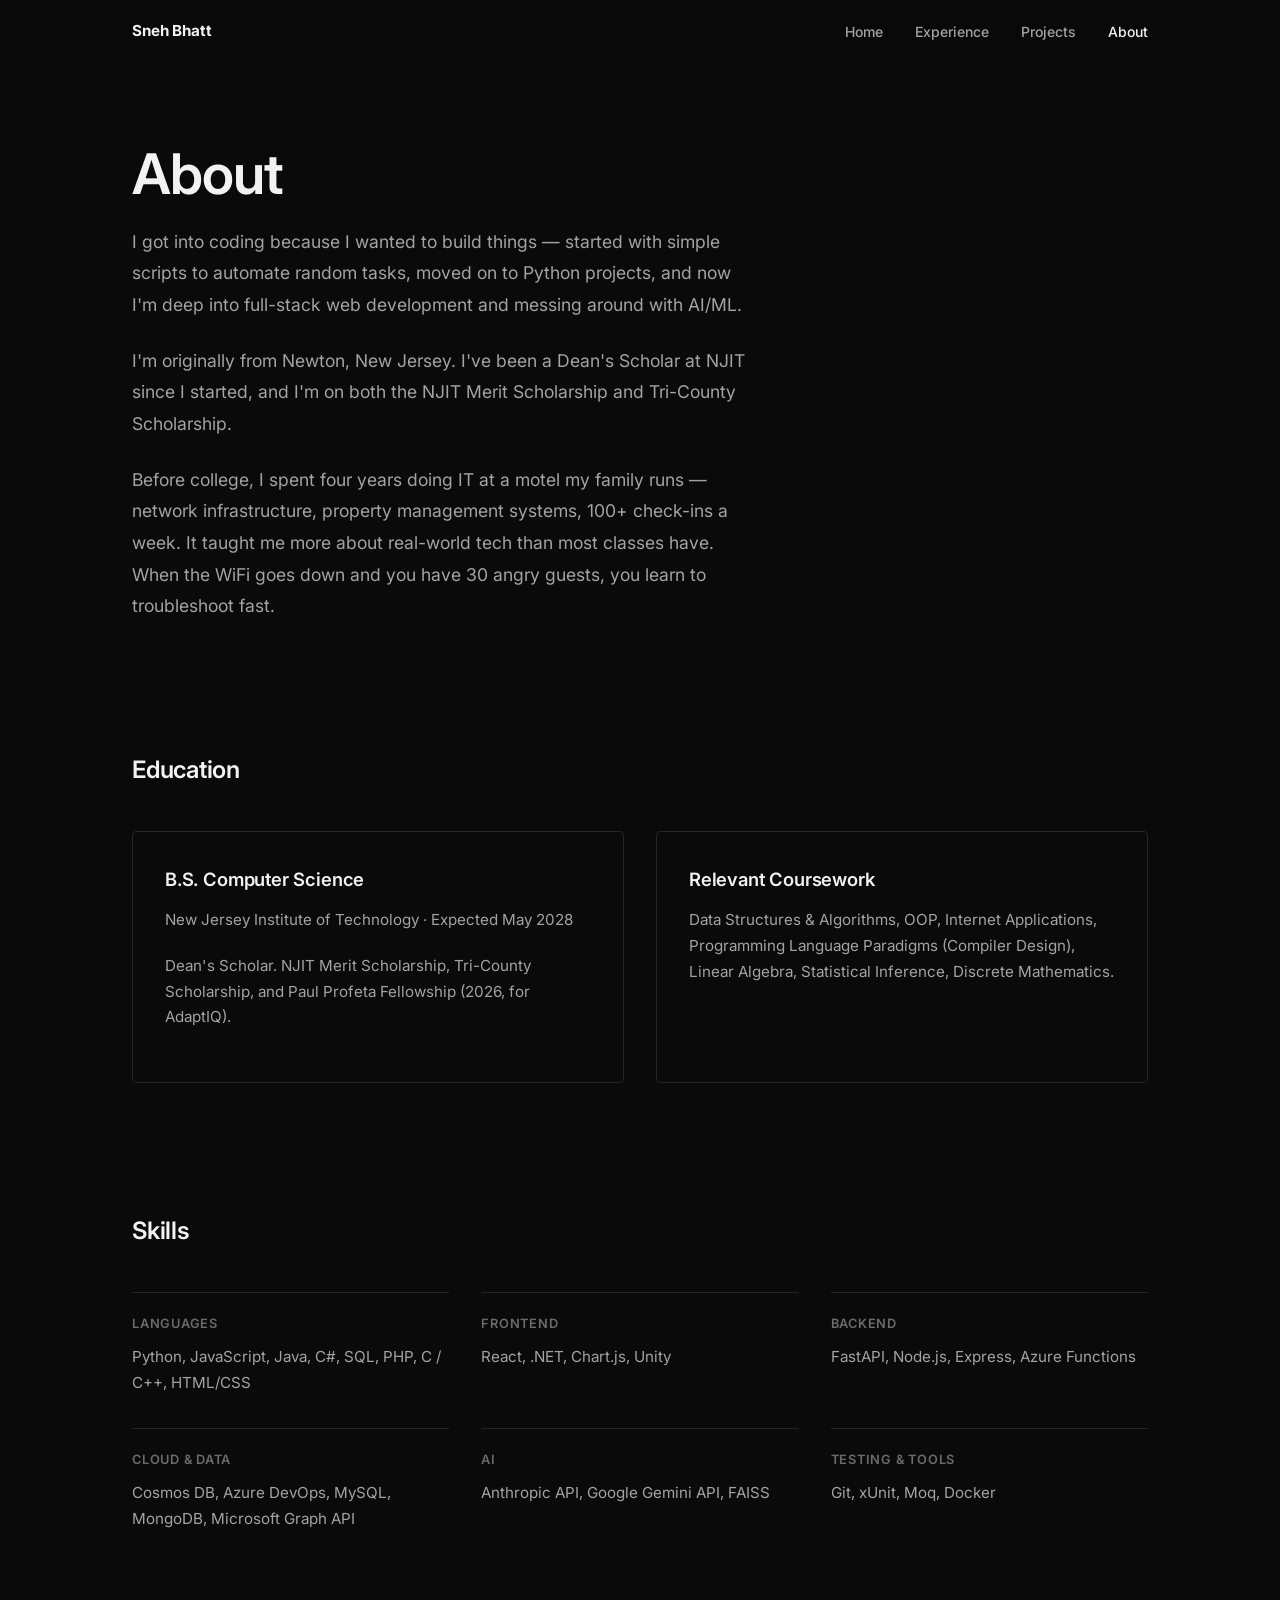
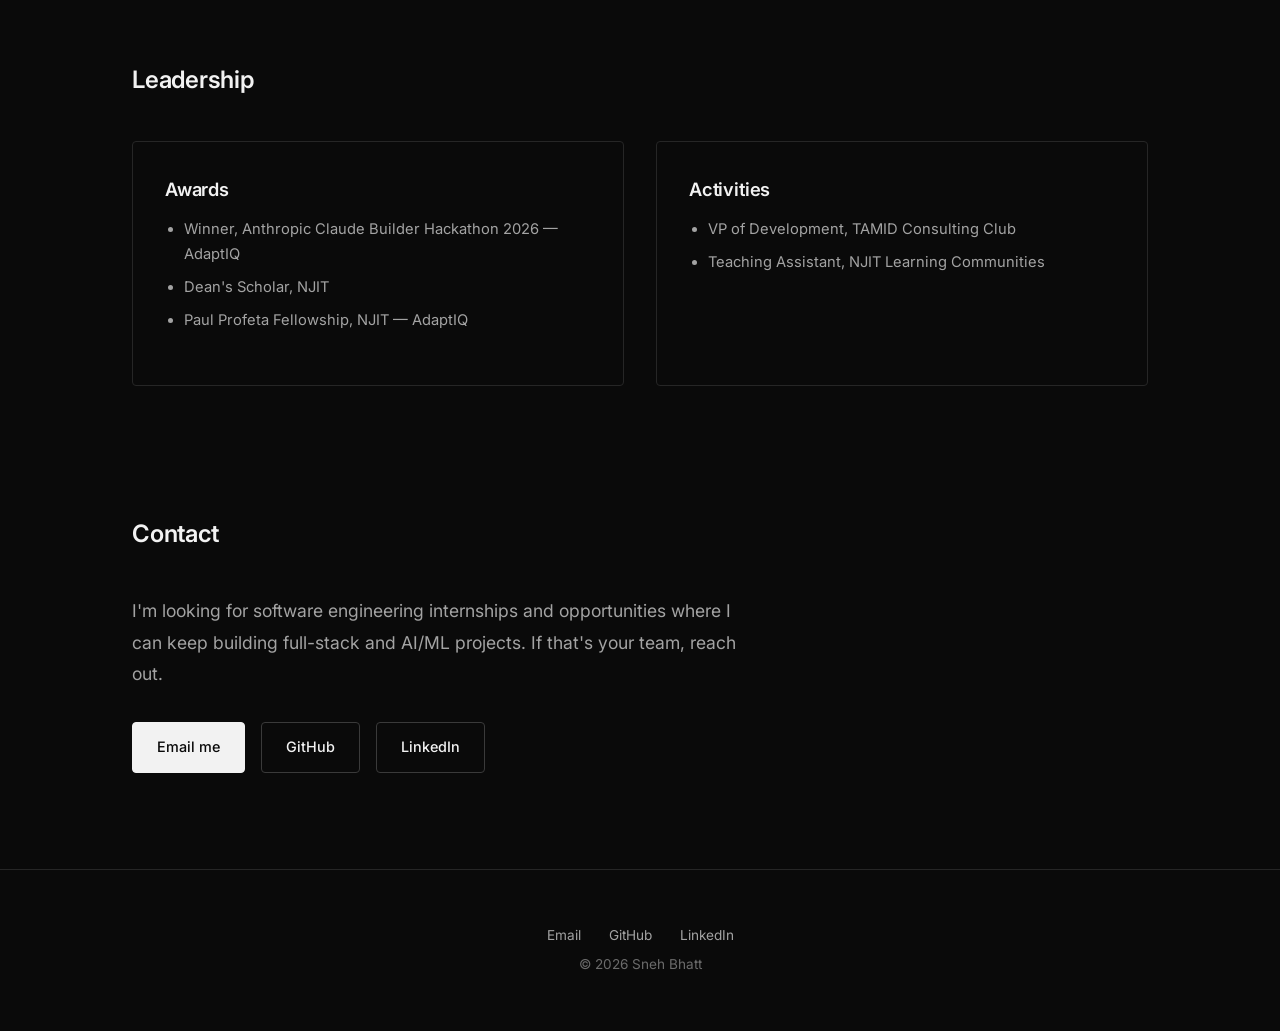
==== about.html @ 25240879 "Add files via upload" ====
<!DOCTYPE html>
<html lang="en">
<head>
  <meta charset="UTF-8">
  <meta name="viewport" content="width=device-width, initial-scale=1.0">
  <title>About — Sneh Bhatt</title>
  <meta name="description" content="About Sneh Bhatt: bio, education, skills, and contact.">
  <link rel="stylesheet" href="css/style.css">
</head>
<body>

  <header class="site-header" id="siteHeader">
    <nav aria-label="Main navigation">
      <a class="brand" href="index.html">Sneh Bhatt</a>
      <button class="nav-toggle" id="navToggle" aria-expanded="false" aria-controls="navMenu" aria-label="Toggle navigation menu">
        <span></span><span></span><span></span>
      </button>
      <ul class="nav-menu" id="navMenu">
        <li><a href="index.html">Home</a></li>
        <li><a href="experience.html">Experience</a></li>
        <li><a href="projects.html">Projects</a></li>
        <li><a href="about.html" class="active" aria-current="page">About</a></li>
      </ul>
    </nav>
  </header>

  <main>
    <h1 class="page-title">About</h1>

    <section class="reveal" aria-label="Biography">
      <div class="prose">
        <p>
          I got into coding because I wanted to build things — started with simple scripts to
          automate random tasks, moved on to Python projects, and now I'm deep into full-stack web
          development and messing around with AI/ML.
        </p>
        <p>
          I'm originally from Newton, New Jersey. I've been a Dean's Scholar at NJIT since I started,
          and I'm on both the NJIT Merit Scholarship and Tri-County Scholarship.
        </p>
        <p>
          Before college, I spent four years doing IT at a motel my family runs — network
          infrastructure, property management systems, 100+ check-ins a week. It taught me more
          about real-world tech than most classes have. When the WiFi goes down and you have 30
          angry guests, you learn to troubleshoot fast.
        </p>
      </div>
    </section>

    <section class="reveal" aria-label="Education">
      <h2 class="section-heading">Education</h2>
      <div class="card-grid">
        <article class="card">
          <h3>B.S. Computer Science</h3>
          <p>New Jersey Institute of Technology · Expected May 2028</p>
          <p>Dean's Scholar. NJIT Merit Scholarship, Tri-County Scholarship, and Paul Profeta Fellowship (2026, for AdaptIQ).</p>
        </article>
        <article class="card">
          <h3>Relevant Coursework</h3>
          <p>Data Structures &amp; Algorithms, OOP, Internet Applications, Programming Language Paradigms (Compiler Design), Linear Algebra, Statistical Inference, Discrete Mathematics.</p>
        </article>
      </div>
    </section>

    <section class="reveal" aria-label="Skills">
      <h2 class="section-heading">Skills</h2>
      <div class="skill-groups">
        <div class="skill-group">
          <h3>Languages</h3>
          <p>Python, JavaScript, Java, C#, SQL, PHP, C / C++, HTML/CSS</p>
        </div>
        <div class="skill-group">
          <h3>Frontend</h3>
          <p>React, .NET, Chart.js, Unity</p>
        </div>
        <div class="skill-group">
          <h3>Backend</h3>
          <p>FastAPI, Node.js, Express, Azure Functions</p>
        </div>
        <div class="skill-group">
          <h3>Cloud &amp; Data</h3>
          <p>Cosmos DB, Azure DevOps, MySQL, MongoDB, Microsoft Graph API</p>
        </div>
        <div class="skill-group">
          <h3>AI</h3>
          <p>Anthropic API, Google Gemini API, FAISS</p>
        </div>
        <div class="skill-group">
          <h3>Testing &amp; Tools</h3>
          <p>Git, xUnit, Moq, Docker</p>
        </div>
      </div>
    </section>

    <section class="reveal" aria-label="Leadership">
      <h2 class="section-heading">Leadership</h2>
      <div class="card-grid">
        <article class="card">
          <h3>Awards</h3>
          <ul>
            <li>Winner, Anthropic Claude Builder Hackathon 2026 — AdaptIQ</li>
            <li>Dean's Scholar, NJIT</li>
            <li>Paul Profeta Fellowship, NJIT — AdaptIQ</li>
          </ul>
        </article>
        <article class="card">
          <h3>Activities</h3>
          <ul>
            <li>VP of Development, TAMID Consulting Club</li>
            <li>Teaching Assistant, NJIT Learning Communities</li>
          </ul>
        </article>
      </div>
    </section>

    <section class="reveal" aria-label="Contact">
      <h2 class="section-heading">Contact</h2>
      <div class="prose">
        <p>
          I'm looking for software engineering internships and opportunities where I can keep
          building full-stack and AI/ML projects. If that's your team, reach out.
        </p>
      </div>
      <div class="contact-row" style="margin-top: 2rem;">
        <a href="mailto:snehr2006@gmail.com" class="btn btn-primary">Email me</a>
        <a href="https://github.com/srb68" class="btn btn-ghost" target="_blank" rel="noopener">GitHub</a>
        <a href="https://linkedin.com/in/sneh-bhatt-" class="btn btn-ghost" target="_blank" rel="noopener">LinkedIn</a>
      </div>
    </section>

  </main>

  <footer>
    <p>
      <a href="mailto:snehr2006@gmail.com">Email</a>
      <a href="https://github.com/srb68" target="_blank" rel="noopener">GitHub</a>
      <a href="https://linkedin.com/in/sneh-bhatt-" target="_blank" rel="noopener">LinkedIn</a>
    </p>
    <p>© 2026 Sneh Bhatt</p>
  </footer>

  <script src="js/animations.js"></script>
</body>
</html>
---- css/style.css ----
/* ───────────────────────────────────────────
   Sneh Bhatt — Portfolio
   Monochromatic, dark, minimal.
   One accent: off-white. Air is design.
   ─────────────────────────────────────────── */

@import url('https://fonts.googleapis.com/css2?family=Inter:wght@400;500;600;700&display=swap');

:root {
  --bg: #0a0a0a;
  --bg-soft: #131313;
  --text: #f2f2f2;
  --text-secondary: #a3a3a3;
  --text-tertiary: #6b6b6b;
  --border: #262626;
  --border-dark: #3a3a3a;
  --accent: #f2f2f2;
  --font-body: 'Inter', -apple-system, BlinkMacSystemFont, 'Segoe UI', sans-serif;
  --font-mono: ui-monospace, 'SF Mono', 'Menlo', 'Courier New', monospace;
  --ease: cubic-bezier(0.4, 0, 0.2, 1);
}

*, *::before, *::after { box-sizing: border-box; }

html { scroll-behavior: smooth; }

body {
  margin: 0;
  background: var(--bg);
  color: var(--text);
  font-family: var(--font-body);
  font-size: 1rem;
  line-height: 1.7;
  -webkit-font-smoothing: antialiased;
}

img { max-width: 100%; height: auto; display: block; }

a { color: var(--text); }

:focus-visible {
  outline: 2px solid var(--accent);
  outline-offset: 3px;
}

/* ── Header / nav ── */
.site-header {
  position: fixed;
  top: 0; left: 0; right: 0;
  z-index: 100;
  background: rgba(10, 10, 10, 0.85);
  backdrop-filter: blur(12px);
  -webkit-backdrop-filter: blur(12px);
  border-bottom: 1px solid transparent;
  transition: border-color 200ms ease;
}
.site-header.scrolled { border-bottom-color: var(--border); }

.site-header nav {
  max-width: 1080px;
  margin: 0 auto;
  padding: 1.1rem 2rem;
  display: flex;
  align-items: center;
  justify-content: space-between;
}

.brand {
  font-weight: 700;
  font-size: 0.95rem;
  letter-spacing: -0.01em;
  color: var(--text);
  text-decoration: none;
}

.nav-menu {
  list-style: none;
  display: flex;
  gap: 2rem;
  margin: 0;
  padding: 0;
}
.nav-menu a {
  color: var(--text-secondary);
  text-decoration: none;
  font-size: 0.875rem;
  font-weight: 500;
  transition: color 200ms ease;
}
.nav-menu a:hover { color: var(--text); }
.nav-menu a.active { color: var(--text); }

.nav-toggle {
  display: none;
  background: none;
  border: 1px solid var(--border);
  border-radius: 4px;
  padding: 0.45rem 0.6rem;
  cursor: pointer;
}
.nav-toggle span {
  display: block;
  width: 18px;
  height: 2px;
  background: var(--text);
  margin: 4px 0;
}

/* ── Layout ── */
main {
  max-width: 1080px;
  margin: 0 auto;
  padding: 9rem 2rem 6rem;
}

section { margin-bottom: 8rem; }
section:last-child { margin-bottom: 0; }

.page-title {
  font-size: clamp(2.4rem, 5vw, 3.5rem);
  font-weight: 600;
  line-height: 1.1;
  letter-spacing: -0.02em;
  margin: 0 0 1.25rem;
}
.page-intro {
  color: var(--text-secondary);
  font-size: 1.15rem;
  max-width: 600px;
  margin: 0 0 6rem;
}

.section-heading {
  font-size: 1.5rem;
  font-weight: 600;
  letter-spacing: -0.01em;
  margin: 0 0 2.5rem;
}

/* ── Hero ── */
.hero {
  min-height: 70vh;
  display: flex;
  align-items: center;
}
.hero-grid {
  display: grid;
  grid-template-columns: 1.5fr 1fr;
  gap: 5rem;
  align-items: center;
  width: 100%;
}
.hero h1 {
  font-size: clamp(2.4rem, 5.5vw, 4rem);
  font-weight: 600;
  line-height: 1.1;
  letter-spacing: -0.025em;
  margin: 0 0 1.75rem;
}
.hero-sub {
  font-size: 1.25rem;
  color: var(--text-secondary);
  line-height: 1.6;
  margin: 0 0 2.5rem;
  max-width: 480px;
}
.hero-photo {
  width: min(300px, 70vw);
  aspect-ratio: 4 / 5;
  border-radius: 4px;
  justify-self: end;
  background: var(--bg-soft);
  border: 1px solid var(--border);
  display: flex;
  align-items: center;
  justify-content: center;
  color: var(--text-tertiary);
  font-family: var(--font-mono);
  font-size: 0.8rem;
  text-align: center;
  padding: 1rem;
}

/* ── Buttons ── */
.btn {
  display: inline-block;
  padding: 0.75rem 1.5rem;
  font-size: 0.9rem;
  font-weight: 500;
  text-decoration: none;
  border-radius: 4px;
  transition: background 200ms ease, border-color 200ms ease;
}
.btn-primary {
  background: var(--accent);
  color: #0a0a0a;
  border: 1px solid var(--accent);
}
.btn-primary:hover { background: #ffffff; }
.btn-ghost {
  background: transparent;
  color: var(--text);
  border: 1px solid var(--border-dark);
}
.btn-ghost:hover {
  background: rgba(255, 255, 255, 0.03);
  border-color: var(--text-tertiary);
}

/* ── Stats ── */
.stats {
  display: grid;
  grid-template-columns: repeat(4, 1fr);
  border-top: 1px solid var(--border);
  border-bottom: 1px solid var(--border);
}
.stat {
  padding: 3rem 2rem;
  text-align: left;
}
.stat + .stat { border-left: 1px solid var(--border); }
.stat-number {
  display: block;
  font-family: var(--font-mono);
  font-size: 2.5rem;
  font-weight: 700;
  letter-spacing: -0.02em;
  margin-bottom: 0.5rem;
}
.stat-label {
  font-size: 0.875rem;
  color: var(--text-secondary);
}

/* ── Soft section (dark gray band) ── */
.band {
  background: var(--bg-soft);
  border-top: 1px solid var(--border);
  border-bottom: 1px solid var(--border);
  margin-left: calc(50% - 50vw);
  margin-right: calc(50% - 50vw);
  padding: 6rem calc(50vw - 50% + 2rem);
}

.prose {
  max-width: 620px;
  color: var(--text-secondary);
  font-size: 1.1rem;
  line-height: 1.8;
}
.prose p { margin: 0 0 1.5rem; }
.prose p:last-child { margin-bottom: 0; }
.prose strong { color: var(--text); font-weight: 600; }

/* ── Cards ── */
.card {
  background: var(--bg);
  border: 1px solid var(--border);
  border-radius: 4px;
  padding: 2rem;
  transition: border-color 200ms ease, background 200ms ease;
}
.card:hover {
  border-color: var(--border-dark);
  background: rgba(255, 255, 255, 0.02);
}
.card h3 {
  font-size: 1.15rem;
  font-weight: 600;
  letter-spacing: -0.01em;
  margin: 0 0 0.75rem;
}
.card p {
  color: var(--text-secondary);
  font-size: 0.95rem;
  margin: 0 0 1.25rem;
}
.card ul {
  color: var(--text-secondary);
  font-size: 0.92rem;
  padding-left: 1.2rem;
  margin: 0 0 1.25rem;
}
.card li { margin-bottom: 0.5rem; }

.card-grid {
  display: grid;
  grid-template-columns: repeat(2, 1fr);
  gap: 2rem;
}
.card-grid-3 { grid-template-columns: repeat(3, 1fr); }
.card-grid .span-2 { grid-column: span 2; }

.card-meta {
  display: flex;
  justify-content: space-between;
  align-items: baseline;
  gap: 1rem;
  flex-wrap: wrap;
  margin-bottom: 1rem;
}
.card-meta .role {
  color: var(--text-tertiary);
  font-size: 0.85rem;
}

/* ── Tags & badges ── */
.tags {
  display: flex;
  flex-wrap: wrap;
  gap: 0.5rem;
}
.tag {
  font-size: 0.75rem;
  font-weight: 500;
  color: var(--text-secondary);
  padding: 0.25rem 0.7rem;
  border: 1px solid var(--border);
  border-radius: 4px;
}
.badge {
  display: inline-block;
  font-size: 0.75rem;
  font-weight: 600;
  color: var(--text);
  border: 1px solid var(--border-dark);
  border-radius: 4px;
  padding: 0.3rem 0.7rem;
  margin: 0 0.5rem 1rem 0;
}

.card-links {
  display: flex;
  gap: 0.75rem;
  flex-wrap: wrap;
  margin-top: 1.25rem;
}
.card-link {
  font-size: 0.85rem;
  font-weight: 500;
  text-decoration: none;
  padding: 0.45rem 1rem;
  border-radius: 4px;
  transition: background 200ms ease, border-color 200ms ease;
}
.card-link.primary {
  background: var(--accent);
  color: #0a0a0a;
  border: 1px solid var(--accent);
}
.card-link.primary:hover { background: #ffffff; }
.card-link.secondary {
  border: 1px solid var(--border-dark);
  color: var(--text);
}
.card-link.secondary:hover { background: rgba(255, 255, 255, 0.03); }

/* ── Sticky timeline ── */
.timeline-item {
  display: grid;
  grid-template-columns: 1fr 3fr;
  gap: 3rem;
  padding: 4rem 0;
  border-top: 1px solid var(--border);
}
.timeline-item:first-of-type { border-top: none; padding-top: 0; }

.timeline-label .sticky-box {
  position: sticky;
  top: 5.5rem;
}
.timeline-date {
  display: block;
  font-family: var(--font-mono);
  font-size: 0.8rem;
  color: var(--text-tertiary);
  margin-bottom: 0.75rem;
}
.timeline-label h3 {
  font-size: 1.1rem;
  font-weight: 600;
  line-height: 1.4;
  margin: 0 0 0.4rem;
}
.timeline-label .org {
  display: block;
  font-size: 0.9rem;
  color: var(--text-secondary);
}
.timeline-label .loc {
  display: block;
  font-size: 0.82rem;
  color: var(--text-tertiary);
}

.timeline-body p {
  color: var(--text-secondary);
  margin-top: 0;
}
.timeline-body ul {
  color: var(--text-secondary);
  padding-left: 1.2rem;
  margin-bottom: 1.5rem;
}
.timeline-body li { margin-bottom: 0.6rem; }

.highlight-box {
  border-left: 2px solid var(--accent);
  padding: 0.25rem 0 0.25rem 1.25rem;
  margin: 1.5rem 0;
  font-size: 0.95rem;
  color: var(--text);
}

/* ── Skills ── */
.skill-groups {
  display: grid;
  grid-template-columns: repeat(3, 1fr);
  gap: 2rem;
}
.skill-group {
  border-top: 1px solid var(--border);
  padding-top: 1.25rem;
}
.skill-group h3 {
  font-size: 0.8rem;
  font-weight: 600;
  text-transform: uppercase;
  letter-spacing: 0.06em;
  color: var(--text-tertiary);
  margin: 0 0 0.6rem;
}
.skill-group p {
  margin: 0;
  color: var(--text-secondary);
  font-size: 0.95rem;
}

/* ── Contact ── */
.contact-row {
  display: flex;
  gap: 1rem;
  flex-wrap: wrap;
}

/* ── Footer ── */
footer {
  border-top: 1px solid var(--border);
  padding: 3rem 2rem;
  text-align: center;
  color: var(--text-tertiary);
  font-size: 0.85rem;
}
footer p { margin: 0.4rem 0; }
footer a {
  color: var(--text-secondary);
  text-decoration: none;
  margin: 0 0.75rem;
  transition: color 200ms ease;
}
footer a:hover { color: var(--text); }

/* ── Scroll reveal ── */
.reveal {
  opacity: 0;
  transform: translateY(12px);
  transition: opacity 400ms var(--ease), transform 400ms var(--ease);
}
.reveal.is-visible {
  opacity: 1;
  transform: translateY(0);
}

/* ── Reduced motion ── */
@media (prefers-reduced-motion: reduce) {
  html { scroll-behavior: auto; }
  .reveal {
    opacity: 1;
    transform: none;
    transition: none;
  }
}

/* ── Tablet & mobile ── */
@media (max-width: 900px) {
  .stats { grid-template-columns: repeat(2, 1fr); }
  .stat:nth-child(3) { border-left: none; }
  .stat:nth-child(n+3) { border-top: 1px solid var(--border); }
  .card-grid-3 { grid-template-columns: repeat(2, 1fr); }
}

@media (max-width: 768px) {
  main { padding: 7rem 1.25rem 4rem; }
  section { margin-bottom: 5rem; }
  .page-intro { margin-bottom: 3.5rem; }

  .nav-toggle { display: block; }
  .nav-menu {
    display: none;
    position: absolute;
    top: 100%; left: 0; right: 0;
    flex-direction: column;
    gap: 0;
    background: var(--bg);
    border-bottom: 1px solid var(--border);
    padding: 0.5rem 1.25rem 1rem;
  }
  .nav-menu.open { display: flex; }
  .nav-menu a { display: block; padding: 0.8rem 0; }

  .hero { min-height: auto; padding-top: 1rem; }
  .hero-grid {
    grid-template-columns: 1fr;
    gap: 2.5rem;
    text-align: left;
  }
  .hero-photo { order: -1; justify-self: start; width: min(180px, 50vw); }

  .stat { padding: 2rem 1.25rem; }
  .stat-number { font-size: 2rem; }

  .card-grid, .card-grid-3 { grid-template-columns: 1fr; }
  .card-grid .span-2 { grid-column: span 1; }
  .skill-groups { grid-template-columns: 1fr; gap: 1.5rem; }

  .timeline-item {
    grid-template-columns: 1fr;
    gap: 1.25rem;
    padding: 2.5rem 0;
  }
  .timeline-label .sticky-box { position: static; }

  .band { padding-top: 4rem; padding-bottom: 4rem; }
}
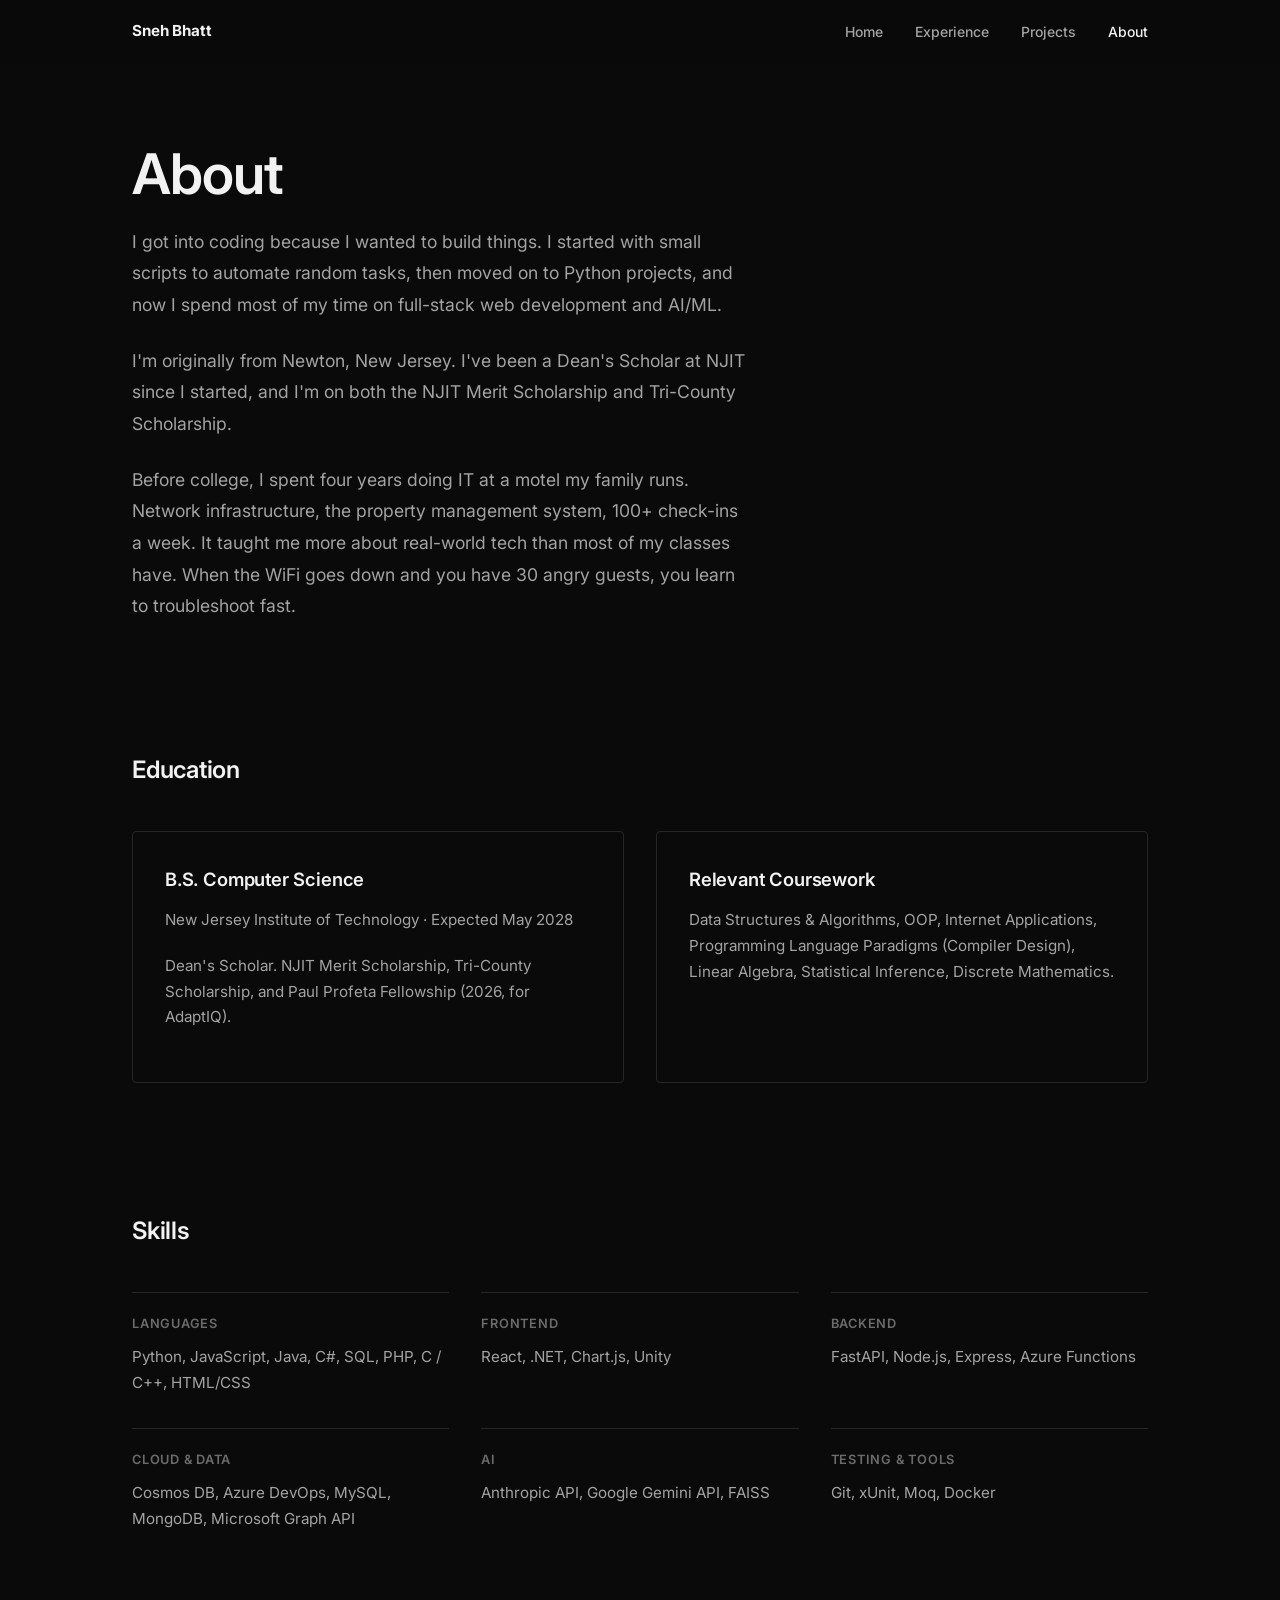
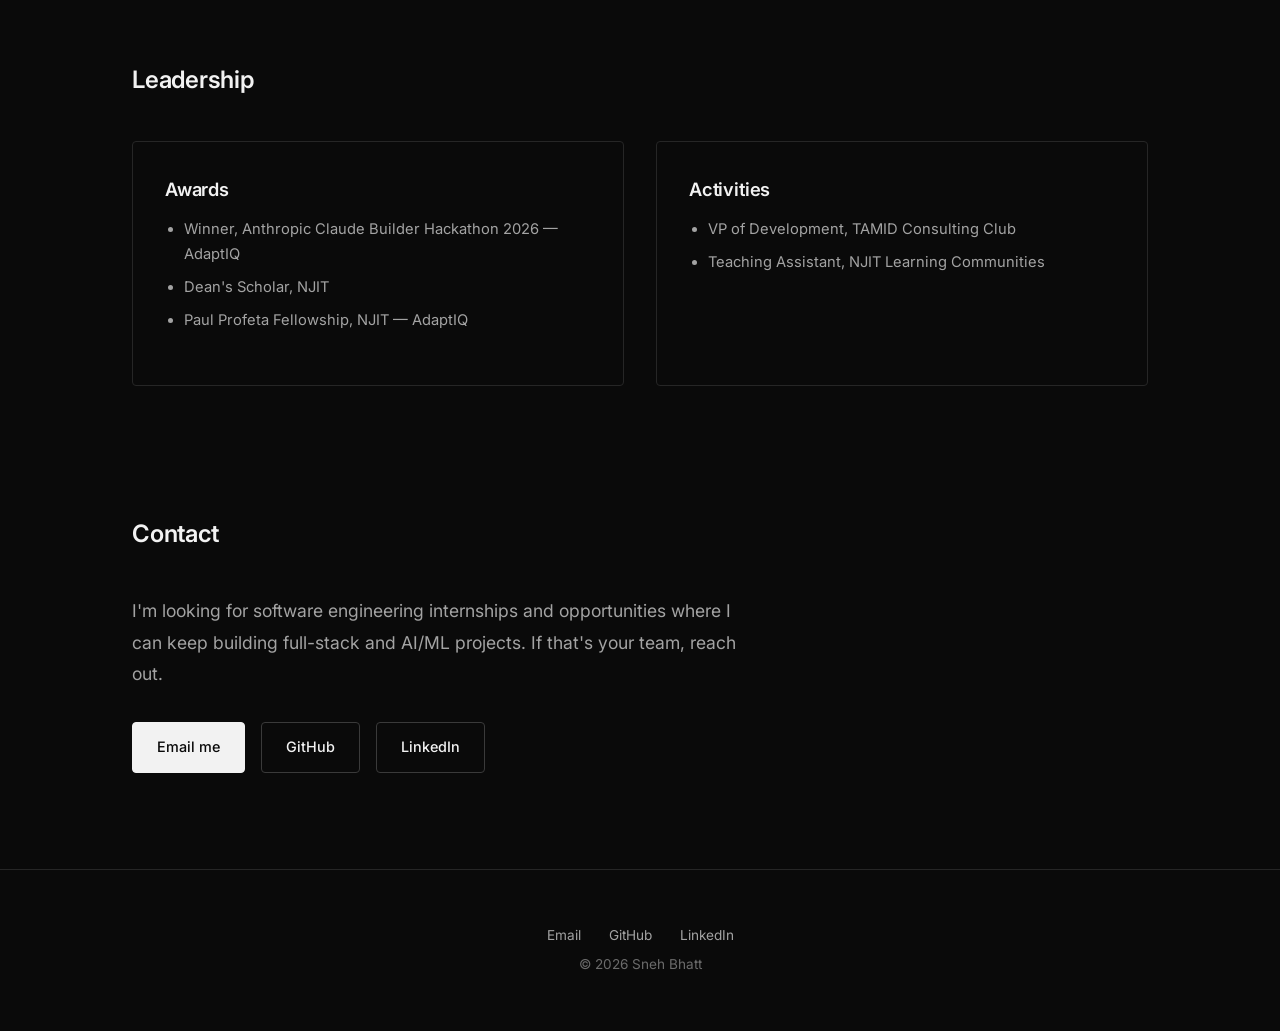
==== commit 4e7bf7e7: "Add files via upload" ====
--- a/about.html
+++ b/about.html
@@ -30,19 +30,19 @@
     <section class="reveal" aria-label="Biography">
       <div class="prose">
         <p>
-          I got into coding because I wanted to build things — started with simple scripts to
-          automate random tasks, moved on to Python projects, and now I'm deep into full-stack web
-          development and messing around with AI/ML.
+          I got into coding because I wanted to build things. I started with small scripts to
+          automate random tasks, then moved on to Python projects, and now I spend most of my time
+          on full-stack web development and AI/ML.
         </p>
         <p>
           I'm originally from Newton, New Jersey. I've been a Dean's Scholar at NJIT since I started,
           and I'm on both the NJIT Merit Scholarship and Tri-County Scholarship.
         </p>
         <p>
-          Before college, I spent four years doing IT at a motel my family runs — network
-          infrastructure, property management systems, 100+ check-ins a week. It taught me more
-          about real-world tech than most classes have. When the WiFi goes down and you have 30
-          angry guests, you learn to troubleshoot fast.
+          Before college, I spent four years doing IT at a motel my family runs. Network
+          infrastructure, the property management system, 100+ check-ins a week. It taught me more
+          about real-world tech than most of my classes have. When the WiFi goes down and you have
+          30 angry guests, you learn to troubleshoot fast.
         </p>
       </div>
     </section>
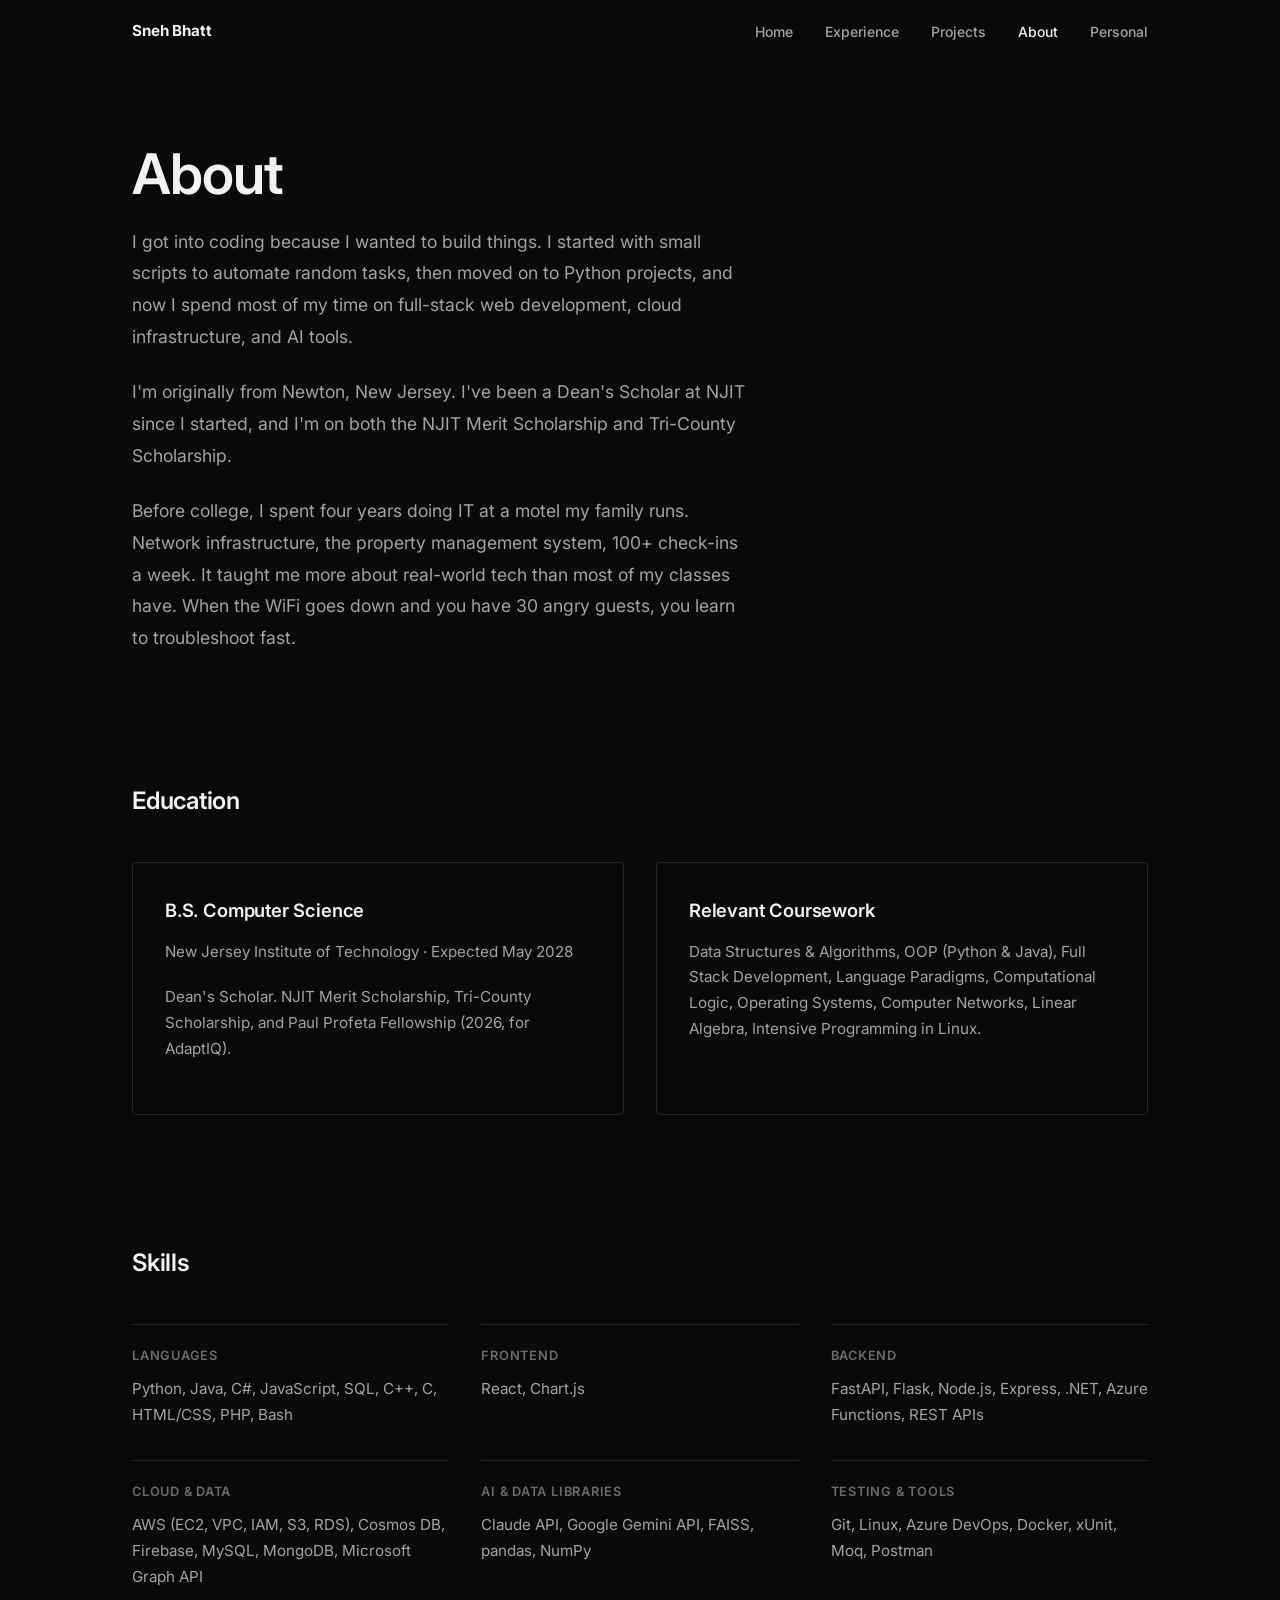
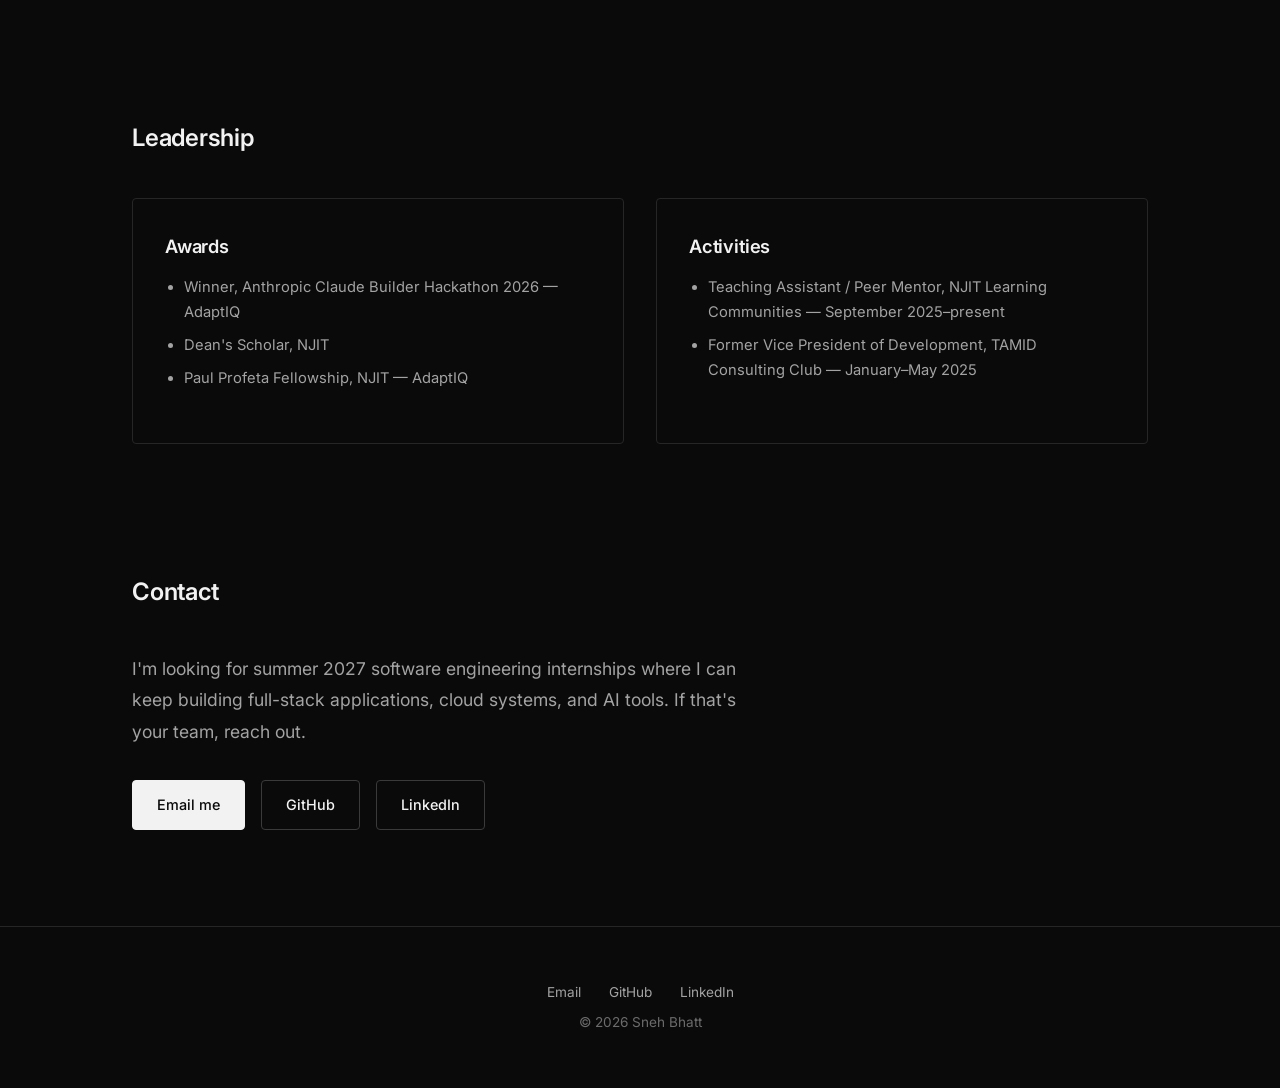
==== commit 475fa435: "Add files via upload Update portfolio and add personal page" ====
--- a/about.html
+++ b/about.html
@@ -20,6 +20,7 @@
         <li><a href="experience.html">Experience</a></li>
         <li><a href="projects.html">Projects</a></li>
         <li><a href="about.html" class="active" aria-current="page">About</a></li>
+        <li><a href="personal.html">Personal</a></li>
       </ul>
     </nav>
   </header>
@@ -32,7 +33,7 @@
         <p>
           I got into coding because I wanted to build things. I started with small scripts to
           automate random tasks, then moved on to Python projects, and now I spend most of my time
-          on full-stack web development and AI/ML.
+          on full-stack web development, cloud infrastructure, and AI tools.
         </p>
         <p>
           I'm originally from Newton, New Jersey. I've been a Dean's Scholar at NJIT since I started,
@@ -57,7 +58,7 @@
         </article>
         <article class="card">
           <h3>Relevant Coursework</h3>
-          <p>Data Structures &amp; Algorithms, OOP, Internet Applications, Programming Language Paradigms (Compiler Design), Linear Algebra, Statistical Inference, Discrete Mathematics.</p>
+          <p>Data Structures &amp; Algorithms, OOP (Python &amp; Java), Full Stack Development, Language Paradigms, Computational Logic, Operating Systems, Computer Networks, Linear Algebra, Intensive Programming in Linux.</p>
         </article>
       </div>
     </section>
@@ -67,27 +68,27 @@
       <div class="skill-groups">
         <div class="skill-group">
           <h3>Languages</h3>
-          <p>Python, JavaScript, Java, C#, SQL, PHP, C / C++, HTML/CSS</p>
+          <p>Python, Java, C#, JavaScript, SQL, C++, C, HTML/CSS, PHP, Bash</p>
         </div>
         <div class="skill-group">
           <h3>Frontend</h3>
-          <p>React, .NET, Chart.js, Unity</p>
+          <p>React, Chart.js</p>
         </div>
         <div class="skill-group">
           <h3>Backend</h3>
-          <p>FastAPI, Node.js, Express, Azure Functions</p>
+          <p>FastAPI, Flask, Node.js, Express, .NET, Azure Functions, REST APIs</p>
         </div>
         <div class="skill-group">
           <h3>Cloud &amp; Data</h3>
-          <p>Cosmos DB, Azure DevOps, MySQL, MongoDB, Microsoft Graph API</p>
+          <p>AWS (EC2, VPC, IAM, S3, RDS), Cosmos DB, Firebase, MySQL, MongoDB, Microsoft Graph API</p>
         </div>
         <div class="skill-group">
-          <h3>AI</h3>
-          <p>Anthropic API, Google Gemini API, FAISS</p>
+          <h3>AI &amp; Data Libraries</h3>
+          <p>Claude API, Google Gemini API, FAISS, pandas, NumPy</p>
         </div>
         <div class="skill-group">
           <h3>Testing &amp; Tools</h3>
-          <p>Git, xUnit, Moq, Docker</p>
+          <p>Git, Linux, Azure DevOps, Docker, xUnit, Moq, Postman</p>
         </div>
       </div>
     </section>
@@ -106,8 +107,8 @@
         <article class="card">
           <h3>Activities</h3>
           <ul>
-            <li>VP of Development, TAMID Consulting Club</li>
-            <li>Teaching Assistant, NJIT Learning Communities</li>
+            <li>Teaching Assistant / Peer Mentor, NJIT Learning Communities — September 2025–present</li>
+            <li>Former Vice President of Development, TAMID Consulting Club — January–May 2025</li>
           </ul>
         </article>
       </div>
@@ -117,8 +118,8 @@
       <h2 class="section-heading">Contact</h2>
       <div class="prose">
         <p>
-          I'm looking for software engineering internships and opportunities where I can keep
-          building full-stack and AI/ML projects. If that's your team, reach out.
+          I'm looking for summer 2027 software engineering internships where I can keep
+          building full-stack applications, cloud systems, and AI tools. If that's your team, reach out.
         </p>
       </div>
       <div class="contact-row" style="margin-top: 2rem;">
--- a/css/style.css
+++ b/css/style.css
@@ -166,19 +166,9 @@
 }
 .hero-photo {
   width: min(300px, 70vw);
-  aspect-ratio: 4 / 5;
   border-radius: 4px;
   justify-self: end;
-  background: var(--bg-soft);
-  border: 1px solid var(--border);
-  display: flex;
-  align-items: center;
-  justify-content: center;
-  color: var(--text-tertiary);
-  font-family: var(--font-mono);
-  font-size: 0.8rem;
-  text-align: center;
-  padding: 1rem;
+  filter: grayscale(15%);
 }
 
 /* ── Buttons ── */
